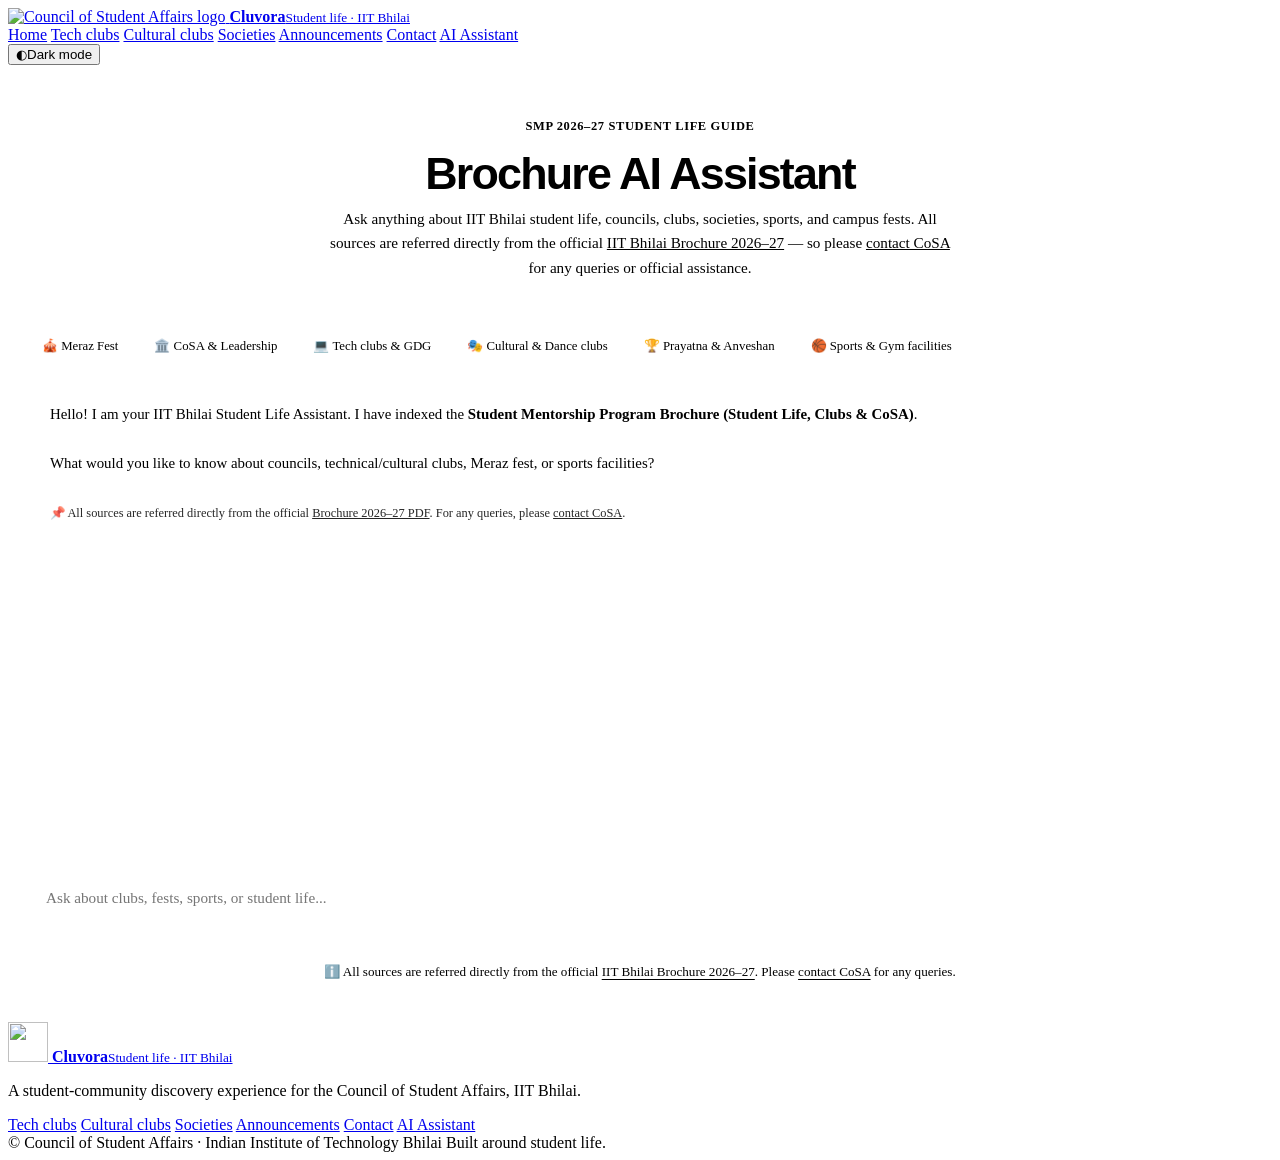
==== Chatbot/chatbot.html @ 1056d994 "backend: Chatbot added" ====
<!DOCTYPE html>
<html lang="en">

<head>
  <meta charset="UTF-8">
  <meta name="viewport" content="width=device-width, initial-scale=1.0">
  <meta name="theme-color" content="#f7f5fa">
  <meta name="description" content="AI Assistant for IIT Bhilai Student Mentorship Program Brochure 2026-27">
  <link rel="icon" type="image/svg+xml" href="/assets/logos/cosa-crest.svg">
  <link rel="stylesheet" href="/style/global.css">
  <link rel="stylesheet" href="/style/chatbot.css">
  <title>Brochure Assistant | Cluvora — IIT Bhilai</title>
  <script>
    const saved_theme = localStorage.getItem("theme");
    const prefers_dark = window.matchMedia("(prefers-color-scheme: dark)").matches;
    document.documentElement.setAttribute("data-theme", saved_theme || (prefers_dark ? "dark" : "light"));
  </script>
</head>

<body>
  <div class="wrap">
    <header class="topbar">
      <a class="brand" href="/" aria-label="Cluvora home">
        <img src="/assets/logos/cosa-crest.svg" alt="Council of Student Affairs logo" width="44" height="44">
        <span><strong>Cluvora</strong><small>Student life · IIT Bhilai</small></span>
      </a>
      <div class="nav-area">
        <nav class="main-nav" aria-label="Main navigation">
          <a href="/">Home</a>
          <a href="/tech-clubs">Tech clubs</a>
          <a href="/cultural-clubs">Cultural clubs</a>
          <a href="/societies">Societies</a>
          <a href="/announcements">Announcements</a>
          <a href="/contact">Contact</a>
          <a href="/chatbot" aria-current="page">AI Assistant</a>
        </nav>
        <button class="theme-toggle" id="theme-toggle" type="button" aria-pressed="false"
          aria-label="Switch to dark theme">
          <span aria-hidden="true" id="theme-icon">◐</span><span id="theme-label">Dark mode</span>
        </button>
      </div>
    </header>
  </div>

  <main>
    <div class="chat-container-wrap">
      <div class="chat-hero">
        <span class="chat-badge">SMP 2026–27 Student Life Guide</span>
        <h1>Brochure AI Assistant</h1>
        <p>Ask anything about IIT Bhilai student life, councils, clubs, societies, sports, and campus fests. All sources
          are referred directly from the official <a href="https://polaris.iitbhilai.ac.in/pdfs/Brochure_2026-27.pdf"
            target="_blank" rel="noopener noreferrer" style="color: var(--primary); text-decoration: underline;">IIT
            Bhilai Brochure 2026–27</a> — so please <a href="/contact"
            style="color: var(--primary); text-decoration: underline;">contact CoSA</a> for any queries or official
          assistance.</p>
      </div>

      <div class="chat-card">
        <div class="chips-wrapper" id="chips-container">
          <button class="chip-btn" data-query="Tell me about Meraz fest">🎪 Meraz Fest</button>
          <button class="chip-btn" data-query="What is the Council of Student Affairs (CoSA) and who leads it?">🏛️ CoSA
            & Leadership</button>
          <button class="chip-btn" data-query="Tell me about Sci-Tech Council clubs like GDG and Epsilon">💻 Tech clubs
            & GDG</button>
          <button class="chip-btn" data-query="Tell me about Cultural Council clubs like Drishya and BeatHackers">🎭
            Cultural & Dance clubs</button>
          <button class="chip-btn" data-query="What is Prayatna and Anveshan?">🏆 Prayatna & Anveshan</button>
          <button class="chip-btn" data-query="What sports and gym facilities are available on campus?">🏀 Sports & Gym
            facilities</button>
        </div>

        <div class="chat-messages" id="chat-messages">
          <div class="chat-bubble bot">
            Hello! I am your IIT Bhilai Student Life Assistant. I have indexed the <strong>Student Mentorship Program
              Brochure (Student Life, Clubs &amp; CoSA)</strong>.
            <br><br>
            What would you like to know about councils, technical/cultural clubs, Meraz fest, or sports facilities?
            <br><br>
            <small style="opacity: 0.85; display: inline-block;">📌 All sources are referred directly from the official
              <a href="https://polaris.iitbhilai.ac.in/pdfs/Brochure_2026-27.pdf" target="_blank"
                rel="noopener noreferrer" style="color: inherit; text-decoration: underline;">Brochure 2026–27 PDF</a>.
              For any queries, please <a href="/contact" style="color: inherit; text-decoration: underline;">contact
                CoSA</a>.</small>
          </div>
        </div>

        <form class="chat-input-area" id="chat-form">
          <input type="text" id="chat-input" class="chat-input"
            placeholder="Ask about clubs, fests, sports, or student life..." autocomplete="off" required>
          <button type="submit" id="chat-send" class="chat-send-btn" title="Send message">&rarr;</button>
        </form>
      </div>

      <p class="chat-disclaimer">
        ℹ️ All sources are referred directly from the official <a
          href="https://polaris.iitbhilai.ac.in/pdfs/Brochure_2026-27.pdf" target="_blank" rel="noopener noreferrer">IIT
          Bhilai Brochure 2026–27</a>. Please <a href="/contact">contact CoSA</a> for any queries.
      </p>
    </div>
  </main>

  <footer class="site-footer">
    <div class="wrap">
      <div class="footer-top">
        <div>
          <a class="brand" href="/">
            <img src="/assets/logos/cosa-crest.svg" alt="" width="40" height="40" loading="lazy">
            <span><strong>Cluvora</strong><small>Student life · IIT Bhilai</small></span>
          </a>
          <p class="footer-note">A student-community discovery experience for the Council of Student Affairs, IIT
            Bhilai.</p>
        </div>
        <nav class="footer-links" aria-label="Footer navigation">
          <a href="/tech-clubs">Tech clubs</a>
          <a href="/cultural-clubs">Cultural clubs</a>
          <a href="/societies">Societies</a>
          <a href="/announcements">Announcements</a>
          <a href="/contact">Contact</a>
          <a href="/chatbot">AI Assistant</a>
        </nav>
      </div>
      <div class="footer-bottom">
        <span>© Council of Student Affairs · Indian Institute of Technology Bhilai</span>
        <span>Built around student life.</span>
      </div>
    </div>
  </footer>

  <script src="/js/data.js" defer></script>
  <script>
    document.addEventListener('DOMContentLoaded', () => {
      const messagesContainer = document.getElementById('chat-messages');
      const chatForm = document.getElementById('chat-form');
      const chatInput = document.getElementById('chat-input');
      const sendBtn = document.getElementById('chat-send');

      function appendMessage(sender, text, sources = []) {
        const bubble = document.createElement('div');
        bubble.className = `chat-bubble ${sender}`;

        // Simple markdown parsing for bold and bullet points
        let formatted = text
          .replace(/\*\*(.*?)\*\*/g, '<strong>$1</strong>')
          .replace(/\n\n/g, '<br><br>')
          .replace(/\n/g, '<br>');

        bubble.innerHTML = formatted;

        if (sources && sources.length > 0) {
          const sourcesDiv = document.createElement('div');
          sourcesDiv.className = 'sources-container';
          sourcesDiv.innerHTML = '<span style="color: var(--text-muted); font-weight:600;">Sources:</span> ' +
            sources.map(s => `<span class="source-pill" title="${s.title}">📄 Page ${s.page}</span>`).join(' ');
          bubble.appendChild(sourcesDiv);
        }

        messagesContainer.appendChild(bubble);
        messagesContainer.scrollTop = messagesContainer.scrollHeight;
        return bubble;
      }

      function showTypingIndicator() {
        const bubble = document.createElement('div');
        bubble.className = 'chat-bubble bot typing-indicator-bubble';
        bubble.id = 'typing-indicator';
        bubble.innerHTML = `
          <div class="typing-dots">
            <span class="typing-dot"></span>
            <span class="typing-dot"></span>
            <span class="typing-dot"></span>
          </div>
        `;
        messagesContainer.appendChild(bubble);
        messagesContainer.scrollTop = messagesContainer.scrollHeight;
      }

      function removeTypingIndicator() {
        const indicator = document.getElementById('typing-indicator');
        if (indicator) indicator.remove();
      }

      async function handleSend(query) {
        const userText = query.trim();
        if (!userText) return;

        appendMessage('user', userText);
        chatInput.value = '';
        chatInput.disabled = true;
        sendBtn.disabled = true;

        showTypingIndicator();

        try {
          const response = await fetch('/chat', {
            method: 'POST',
            headers: { 'Content-Type': 'application/json' },
            body: JSON.stringify({ message: userText })
          });

          removeTypingIndicator();

          if (!response.ok) {
            throw new Error(`Server returned error ${response.status}`);
          }

          const data = await response.json();
          appendMessage('bot', data.reply || 'No response returned.', data.sources || []);

        } catch (err) {
          removeTypingIndicator();
          console.error(err);
          appendMessage('bot', '⚠️ Sorry, there was an issue processing your question. Please ensure the Flask server is running.');
        } finally {
          chatInput.disabled = false;
          sendBtn.disabled = false;
          chatInput.focus();
        }
      }

      chatForm.addEventListener('submit', (e) => {
        e.preventDefault();
        handleSend(chatInput.value);
      });
    });
  </script>
</body>

</html>
---- style/chatbot.css ----
/* Chatbot specific styles, inherits variables from global.css */

.chat-container-wrap {
  width: min(var(--max), calc(100% - 32px));
  margin: 20px auto 40px;
  display: flex;
  flex-direction: column;
  gap: 16px;
}

.chat-hero {
  text-align: center;
  padding: 30px 16px 10px;
}

.chat-hero h1 {
  font-family: "Plus Jakarta Sans", Inter, sans-serif;
  font-size: clamp(2rem, 4vw, 2.8rem);
  margin: 10px 0 8px;
  letter-spacing: -0.04em;
}

.chat-hero p {
  color: var(--text-muted);
  max-width: 620px;
  margin: 0 auto 16px;
  font-size: 0.95rem;
  line-height: 1.6;
}

.chat-badge {
  display: inline-block;
  padding: 4px 12px;
  background: var(--surface-muted);
  color: var(--primary);
  border-radius: 999px;
  font-size: 0.78rem;
  font-weight: 700;
  letter-spacing: 0.05em;
  text-transform: uppercase;
}

.chat-card {
  background: var(--surface);
  border: 1px solid var(--border);
  border-radius: 12px;
  box-shadow: var(--shadow);
  display: flex;
  flex-direction: column;
  height: clamp(520px, 68vh, 700px);
  overflow: hidden;
}

.chat-messages {
  flex: 1;
  overflow-y: auto;
  padding: 24px;
  display: flex;
  flex-direction: column;
  gap: 18px;
}

.chat-bubble {
  max-width: 82%;
  padding: 14px 18px;
  border-radius: 12px;
  font-size: 0.93rem;
  line-height: 1.65;
  word-wrap: break-word;
  animation: fadeIn 0.2s ease-out;
}

@keyframes fadeIn {
  from { opacity: 0; transform: translateY(6px); }
  to { opacity: 1; transform: translateY(0); }
}

.chat-bubble.bot {
  align-self: flex-start;
  background: var(--surface-muted);
  color: var(--text);
  border: 1px solid var(--border);
  border-bottom-left-radius: 4px;
}

.chat-bubble.user {
  align-self: flex-end;
  background: var(--primary);
  color: #ffffff;
  border-bottom-right-radius: 4px;
}

.chat-bubble strong {
  color: inherit;
}

.sources-container {
  margin-top: 10px;
  padding-top: 8px;
  border-top: 1px dashed var(--border);
  display: flex;
  flex-wrap: wrap;
  gap: 6px;
  font-size: 0.75rem;
}

.source-pill {
  background: var(--surface);
  color: var(--primary);
  border: 1px solid var(--border);
  padding: 3px 8px;
  border-radius: 6px;
  font-weight: 600;
}

.chips-wrapper {
  padding: 10px 20px 4px;
  display: flex;
  gap: 8px;
  overflow-x: auto;
  scrollbar-width: thin;
}

.chip-btn {
  white-space: nowrap;
  background: var(--surface-muted);
  border: 1px solid var(--border);
  color: var(--text);
  border-radius: 999px;
  padding: 6px 14px;
  font-size: 0.8rem;
  font-family: inherit;
  cursor: pointer;
  transition: all 0.15s ease;
}

.chip-btn:hover {
  background: var(--primary);
  color: #ffffff;
  border-color: var(--primary);
}

.chat-input-area {
  padding: 14px 20px;
  background: var(--surface);
  border-top: 1px solid var(--border);
  display: flex;
  gap: 10px;
  align-items: center;
}

.chat-input {
  flex: 1;
  padding: 12px 18px;
  font-family: inherit;
  font-size: 0.95rem;
  color: var(--text);
  background: var(--background);
  border: 1px solid var(--border);
  border-radius: 999px;
  outline: none;
  transition: border-color 0.2s ease, box-shadow 0.2s ease;
}

.chat-input:focus {
  border-color: var(--primary);
  box-shadow: 0 0 0 3px color-mix(in srgb, var(--primary) 15%, transparent);
}

.chat-send-btn {
  display: inline-flex;
  align-items: center;
  justify-content: center;
  width: 44px;
  height: 44px;
  border-radius: 50%;
  border: none;
  background: var(--primary);
  color: #ffffff;
  font-size: 1.1rem;
  cursor: pointer;
  transition: transform 0.15s ease, opacity 0.15s ease;
}

.chat-send-btn:hover {
  transform: scale(1.05);
}

.chat-send-btn:disabled {
  opacity: 0.5;
  cursor: not-allowed;
  transform: none;
}

/* Typing indicator */
.typing-dots {
  display: inline-flex;
  gap: 4px;
  align-items: center;
  padding: 4px 8px;
}

.typing-dot {
  width: 6px;
  height: 6px;
  background: var(--text-muted);
  border-radius: 50%;
  animation: typingBounce 1.2s infinite ease-in-out;
}

.typing-dot:nth-child(2) { animation-delay: 0.2s; }
.typing-dot:nth-child(3) { animation-delay: 0.4s; }

@keyframes typingBounce {
  0%, 80%, 100% { transform: translateY(0); }
  40% { transform: translateY(-6px); }
}

/* Chat source disclaimer */
.chat-disclaimer {
  text-align: center;
  font-size: 0.82rem;
  color: var(--text-muted);
  margin: 12px auto 0;
  max-width: 650px;
  line-height: 1.5;
}

.chat-disclaimer a {
  color: var(--primary);
  text-decoration: underline;
  text-underline-offset: 3px;
}

.chat-disclaimer a:hover {
  opacity: 0.8;
}
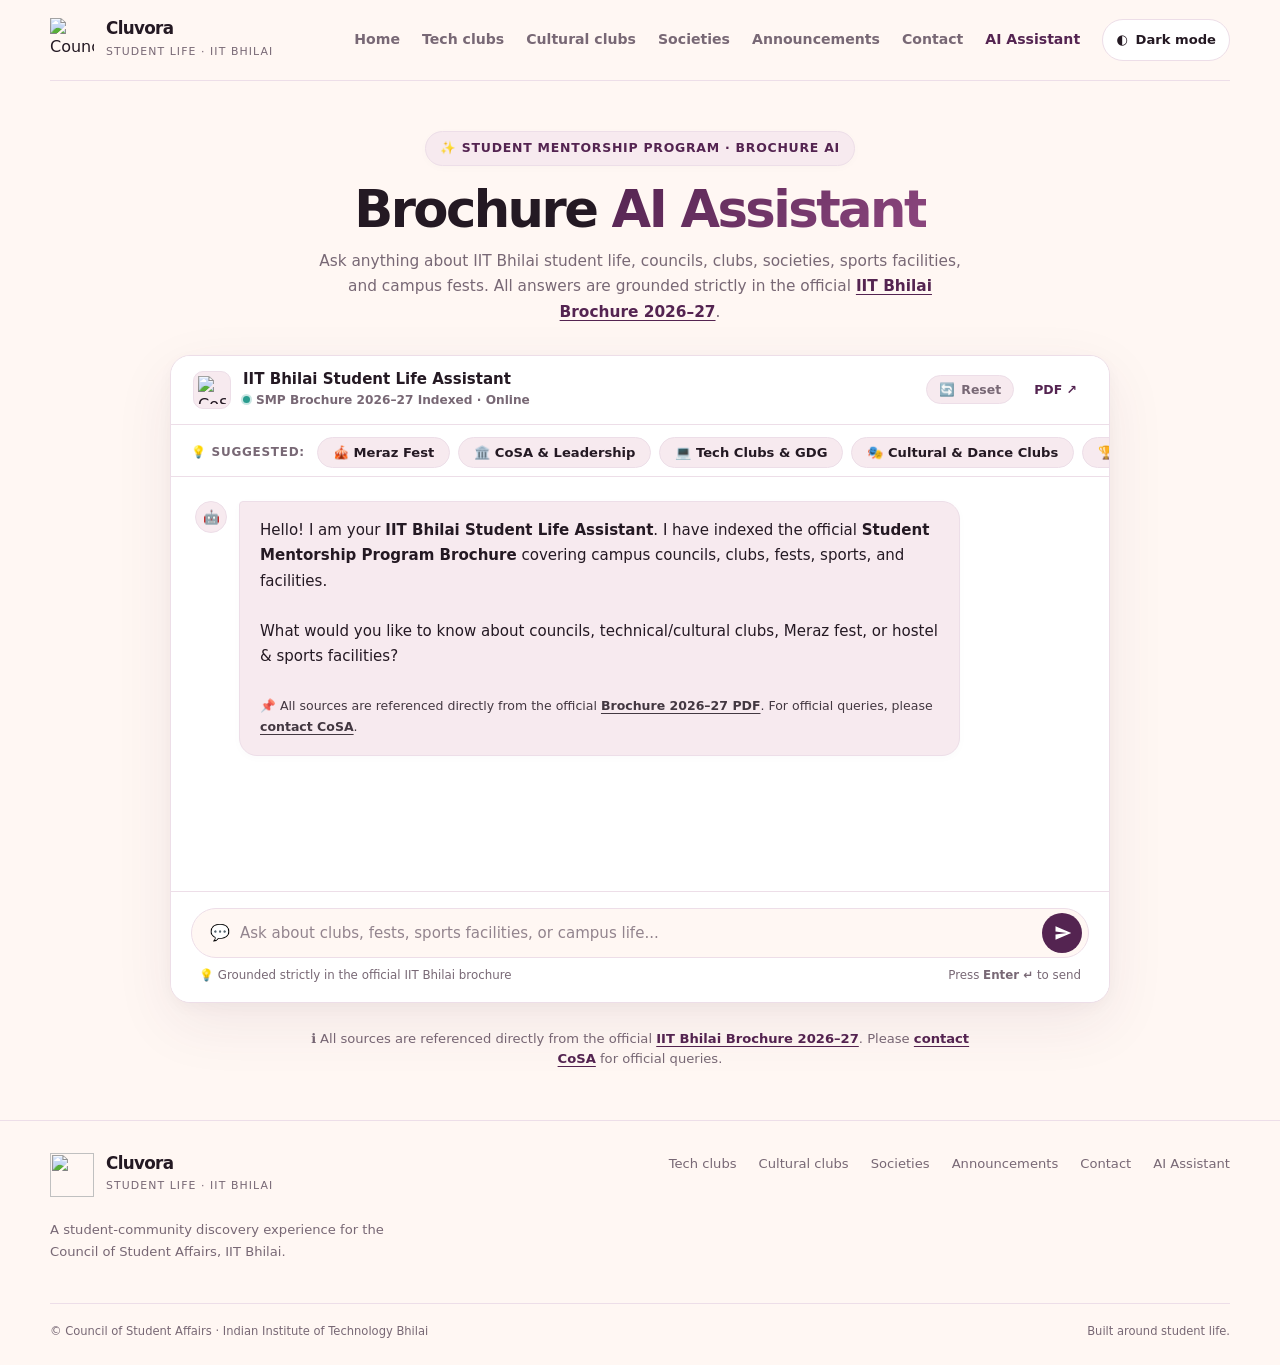
==== commit e4cab432: "announcements added" ====
--- a/Chatbot/chatbot.html
+++ b/Chatbot/chatbot.html
@@ -45,56 +45,78 @@
   <main>
     <div class="chat-container-wrap">
       <div class="chat-hero">
-        <span class="chat-badge">SMP 2026–27 Student Life Guide</span>
-        <h1>Brochure AI Assistant</h1>
-        <p>Ask anything about IIT Bhilai student life, councils, clubs, societies, sports, and campus fests. All sources
-          are referred directly from the official <a href="https://polaris.iitbhilai.ac.in/pdfs/Brochure_2026-27.pdf"
-            target="_blank" rel="noopener noreferrer" style="color: var(--primary); text-decoration: underline;">IIT
-            Bhilai Brochure 2026–27</a> — so please <a href="/contact"
-            style="color: var(--primary); text-decoration: underline;">contact CoSA</a> for any queries or official
-          assistance.</p>
+        <span class="chat-badge">✨ Student Mentorship Program · Brochure AI</span>
+        <h1>Brochure <span class="gradient-text">AI Assistant</span></h1>
+        <p>Ask anything about IIT Bhilai student life, councils, clubs, societies, sports facilities, and campus fests. All answers are grounded strictly in the official <a href="https://polaris.iitbhilai.ac.in/pdfs/Brochure_2026-27.pdf" target="_blank" rel="noopener noreferrer">IIT Bhilai Brochure 2026–27</a>.</p>
       </div>
 
       <div class="chat-card">
+        <div class="chat-header-bar">
+          <div class="chat-bot-identity">
+            <div class="bot-avatar-crest">
+              <img src="/assets/logos/cosa-crest.svg" alt="CoSA Crest" width="28" height="28">
+            </div>
+            <div class="bot-status-text">
+              <span class="bot-name">IIT Bhilai Student Life Assistant</span>
+              <span class="bot-status-indicator">
+                <span class="status-dot"></span>
+                <span>SMP Brochure 2026–27 Indexed · Online</span>
+              </span>
+            </div>
+          </div>
+          <div class="chat-header-actions">
+            <button class="clear-chat-btn" id="clear-chat-btn" type="button" title="Reset conversation">
+              <span>🔄</span> Reset
+            </button>
+            <a href="https://polaris.iitbhilai.ac.in/pdfs/Brochure_2026-27.pdf" target="_blank" rel="noopener noreferrer" class="brochure-pdf-btn">
+              PDF ↗
+            </a>
+          </div>
+        </div>
+
         <div class="chips-wrapper" id="chips-container">
+          <span class="chips-label">💡 Suggested:</span>
           <button class="chip-btn" data-query="Tell me about Meraz fest">🎪 Meraz Fest</button>
-          <button class="chip-btn" data-query="What is the Council of Student Affairs (CoSA) and who leads it?">🏛️ CoSA
-            & Leadership</button>
-          <button class="chip-btn" data-query="Tell me about Sci-Tech Council clubs like GDG and Epsilon">💻 Tech clubs
-            & GDG</button>
-          <button class="chip-btn" data-query="Tell me about Cultural Council clubs like Drishya and BeatHackers">🎭
-            Cultural & Dance clubs</button>
-          <button class="chip-btn" data-query="What is Prayatna and Anveshan?">🏆 Prayatna & Anveshan</button>
-          <button class="chip-btn" data-query="What sports and gym facilities are available on campus?">🏀 Sports & Gym
-            facilities</button>
+          <button class="chip-btn" data-query="What is the Council of Student Affairs (CoSA) and who leads it?">🏛️ CoSA &amp; Leadership</button>
+          <button class="chip-btn" data-query="Tell me about Sci-Tech Council clubs like GDG and Epsilon">💻 Tech Clubs &amp; GDG</button>
+          <button class="chip-btn" data-query="Tell me about Cultural Council clubs like Drishya and BeatHackers">🎭 Cultural &amp; Dance Clubs</button>
+          <button class="chip-btn" data-query="What is Prayatna and Anveshan?">🏆 Prayatna &amp; Anveshan</button>
+          <button class="chip-btn" data-query="What sports and gym facilities are available on campus?">🏀 Sports &amp; Gym Facilities</button>
         </div>
 
         <div class="chat-messages" id="chat-messages">
-          <div class="chat-bubble bot">
-            Hello! I am your IIT Bhilai Student Life Assistant. I have indexed the <strong>Student Mentorship Program
-              Brochure (Student Life, Clubs &amp; CoSA)</strong>.
-            <br><br>
-            What would you like to know about councils, technical/cultural clubs, Meraz fest, or sports facilities?
-            <br><br>
-            <small style="opacity: 0.85; display: inline-block;">📌 All sources are referred directly from the official
-              <a href="https://polaris.iitbhilai.ac.in/pdfs/Brochure_2026-27.pdf" target="_blank"
-                rel="noopener noreferrer" style="color: inherit; text-decoration: underline;">Brochure 2026–27 PDF</a>.
-              For any queries, please <a href="/contact" style="color: inherit; text-decoration: underline;">contact
-                CoSA</a>.</small>
+          <div class="message-row bot">
+            <div class="msg-avatar bot">🤖</div>
+            <div class="chat-bubble">
+              Hello! I am your <strong>IIT Bhilai Student Life Assistant</strong>. I have indexed the official <strong>Student Mentorship Program Brochure</strong> covering campus councils, clubs, fests, sports, and facilities.
+              <br><br>
+              What would you like to know about councils, technical/cultural clubs, Meraz fest, or hostel &amp; sports facilities?
+              <br><br>
+              <small style="opacity: 0.85; display: inline-block;">📌 All sources are referenced directly from the official <a href="https://polaris.iitbhilai.ac.in/pdfs/Brochure_2026-27.pdf" target="_blank" rel="noopener noreferrer" style="color: inherit; text-decoration: underline;">Brochure 2026–27 PDF</a>. For official queries, please <a href="/contact" style="color: inherit; text-decoration: underline;">contact CoSA</a>.</small>
+            </div>
           </div>
         </div>
 
         <form class="chat-input-area" id="chat-form">
-          <input type="text" id="chat-input" class="chat-input"
-            placeholder="Ask about clubs, fests, sports, or student life..." autocomplete="off" required>
-          <button type="submit" id="chat-send" class="chat-send-btn" title="Send message">&rarr;</button>
+          <div class="input-box-wrapper">
+            <span class="input-icon">💬</span>
+            <input type="text" id="chat-input" class="chat-input"
+              placeholder="Ask about clubs, fests, sports facilities, or campus life..." autocomplete="off" required>
+            <button type="submit" id="chat-send" class="chat-send-btn" title="Send message" aria-label="Send message">
+              <svg viewBox="0 0 24 24"><path d="M2.01 21L23 12 2.01 3 2 10l15 2-15 2z"/></svg>
+            </button>
+          </div>
+          <div class="input-hints-bar">
+            <span>💡 Grounded strictly in the official IIT Bhilai brochure</span>
+            <span>Press <strong>Enter ↵</strong> to send</span>
+          </div>
         </form>
       </div>
 
       <p class="chat-disclaimer">
-        ℹ️ All sources are referred directly from the official <a
+        ℹ️ All sources are referenced directly from the official <a
           href="https://polaris.iitbhilai.ac.in/pdfs/Brochure_2026-27.pdf" target="_blank" rel="noopener noreferrer">IIT
-          Bhilai Brochure 2026–27</a>. Please <a href="/contact">contact CoSA</a> for any queries.
+          Bhilai Brochure 2026–27</a>. Please <a href="/contact">contact CoSA</a> for official queries.
       </p>
     </div>
   </main>
@@ -133,44 +155,100 @@
       const chatForm = document.getElementById('chat-form');
       const chatInput = document.getElementById('chat-input');
       const sendBtn = document.getElementById('chat-send');
+      const clearBtn = document.getElementById('clear-chat-btn');
+
+      function escapeHtml(str) {
+        if (!str) return '';
+        return String(str)
+          .replace(/&/g, '&amp;')
+          .replace(/</g, '&lt;')
+          .replace(/>/g, '&gt;')
+          .replace(/"/g, '&quot;')
+          .replace(/'/g, '&#039;');
+      }
+
+      function formatMarkdown(text) {
+        if (!text) return '';
+        let html = text.replace(/`([^`]+)`/g, '<code>$1</code>');
+        html = html.replace(/\*\*(.*?)\*\*/g, '<strong>$1</strong>');
+        html = html.replace(/\*([^*]+)\*/g, '<em>$1</em>');
+
+        const lines = html.split('\n');
+        let inList = false;
+        const processed = [];
+
+        for (let line of lines) {
+          const trimmed = line.trim();
+          if (trimmed.startsWith('- ') || trimmed.startsWith('• ') || (trimmed.startsWith('* ') && !trimmed.endsWith('*'))) {
+            if (!inList) {
+              processed.push('<ul>');
+              inList = true;
+            }
+            processed.push(`<li>${trimmed.substring(2)}</li>`);
+          } else {
+            if (inList) {
+              processed.push('</ul>');
+              inList = false;
+            }
+            processed.push(line);
+          }
+        }
+        if (inList) processed.push('</ul>');
+
+        return processed.join('\n')
+          .replace(/\n\n+/g, '<br><br>')
+          .replace(/\n/g, '<br>');
+      }
 
       function appendMessage(sender, text, sources = []) {
+        const row = document.createElement('div');
+        row.className = `message-row ${sender}`;
+
+        const avatar = document.createElement('div');
+        avatar.className = `msg-avatar ${sender}`;
+        avatar.textContent = sender === 'bot' ? '🤖' : '👤';
+
         const bubble = document.createElement('div');
-        bubble.className = `chat-bubble ${sender}`;
-
-        // Simple markdown parsing for bold and bullet points
-        let formatted = text
-          .replace(/\*\*(.*?)\*\*/g, '<strong>$1</strong>')
-          .replace(/\n\n/g, '<br><br>')
-          .replace(/\n/g, '<br>');
-
-        bubble.innerHTML = formatted;
+        bubble.className = 'chat-bubble';
+        bubble.innerHTML = formatMarkdown(text);
 
         if (sources && sources.length > 0) {
           const sourcesDiv = document.createElement('div');
           sourcesDiv.className = 'sources-container';
-          sourcesDiv.innerHTML = '<span style="color: var(--text-muted); font-weight:600;">Sources:</span> ' +
-            sources.map(s => `<span class="source-pill" title="${s.title}">📄 Page ${s.page}</span>`).join(' ');
+          sourcesDiv.innerHTML = `
+            <div class="sources-heading">📄 Referenced Brochure Sections:</div>
+            <div class="sources-list">
+              ${sources.map(s => `
+                <span class="source-pill" title="${escapeHtml(s.title || 'Page ' + s.page)}">
+                  📑 Page ${s.page}${s.title ? ' · ' + escapeHtml(s.title) : ''}
+                </span>
+              `).join('')}
+            </div>
+          `;
           bubble.appendChild(sourcesDiv);
         }
 
-        messagesContainer.appendChild(bubble);
+        row.appendChild(avatar);
+        row.appendChild(bubble);
+        messagesContainer.appendChild(row);
         messagesContainer.scrollTop = messagesContainer.scrollHeight;
-        return bubble;
+        return row;
       }
 
       function showTypingIndicator() {
-        const bubble = document.createElement('div');
-        bubble.className = 'chat-bubble bot typing-indicator-bubble';
-        bubble.id = 'typing-indicator';
-        bubble.innerHTML = `
-          <div class="typing-dots">
+        const row = document.createElement('div');
+        row.className = 'typing-row';
+        row.id = 'typing-indicator';
+        row.innerHTML = `
+          <div class="msg-avatar bot">🤖</div>
+          <div class="typing-bubble">
             <span class="typing-dot"></span>
             <span class="typing-dot"></span>
             <span class="typing-dot"></span>
+            <span class="typing-label">Searching brochure...</span>
           </div>
         `;
-        messagesContainer.appendChild(bubble);
+        messagesContainer.appendChild(row);
         messagesContainer.scrollTop = messagesContainer.scrollHeight;
       }
 
@@ -221,6 +299,30 @@
         e.preventDefault();
         handleSend(chatInput.value);
       });
+
+      document.querySelectorAll('.chip-btn').forEach(btn => {
+        btn.addEventListener('click', () => {
+          const query = btn.getAttribute('data-query');
+          if (query) {
+            handleSend(query);
+          }
+        });
+      });
+
+      if (clearBtn) {
+        clearBtn.addEventListener('click', () => {
+          messagesContainer.innerHTML = `
+            <div class="message-row bot">
+              <div class="msg-avatar bot">🤖</div>
+              <div class="chat-bubble">
+                Conversation reset. Hello! I am your <strong>IIT Bhilai Student Life Assistant</strong>.
+                <br><br>
+                What would you like to know about councils, technical/cultural clubs, Meraz fest, or hostel &amp; sports facilities?
+              </div>
+            </div>
+          `;
+        });
+      }
     });
   </script>
 </body>
--- a/style/global.css
+++ b/style/global.css
@@ -0,0 +1,311 @@
+:root {
+  --primary: #542451;
+  --primary-soft: #8d477f;
+  --background: #fff7f3;
+  --surface: #ffffff;
+  --surface-muted: #f7eaeF;
+  --text: #241923;
+  --text-muted: #786875;
+  --border: #eddee8;
+  --accent: #ff987f;
+  --shadow: 0 18px 50px rgba(84, 36, 81, .10);
+  --max: 1180px;
+}
+
+[data-theme="dark"] {
+  --primary: #d49ac8;
+  --primary-soft: #e0afd6;
+  --background: #19121a;
+  --surface: #251c27;
+  --surface-muted: #342638;
+  --text: #fff4fb;
+  --text-muted: #c4afc1;
+  --border: #493849;
+  --accent: #ff987f;
+  --shadow: 0 18px 50px rgba(0, 0, 0, .25);
+}
+
+body {
+  margin: 0;
+  background: var(--background);
+  color: var(--text);
+  font-family: Inter, ui-sans-serif, system-ui, -apple-system, BlinkMacSystemFont, "Segoe UI", sans-serif;
+  min-height: 100vh;
+  line-height: 1.65;
+}
+
+*,
+*::before,
+*::after {
+  box-sizing: border-box;
+}
+
+a {
+  color: inherit;
+}
+
+a:hover {
+  text-shadow: none;
+}
+
+nav {
+  max-width: none;
+  margin: 0;
+  padding: 0;
+  display: flex;
+  align-items: center;
+  justify-content: initial;
+  flex-wrap: wrap;
+  gap: 0;
+}
+
+.topbar {
+  position: relative;
+  top: auto;
+  background: transparent;
+  backdrop-filter: none;
+  -webkit-backdrop-filter: none;
+  box-shadow: none;
+}
+
+.site-footer {
+  position: relative;
+  background: transparent;
+  text-align: left;
+  padding: 32px 0 24px;
+}
+
+.site-footer::before {
+  display: none;
+}
+
+a:focus-visible,
+button:focus-visible {
+  outline: 3px solid var(--primary-soft);
+  outline-offset: 4px;
+  border-radius: 8px;
+}
+
+.wrap {
+  width: min(var(--max), calc(100% - 48px));
+  margin-inline: auto;
+}
+
+.topbar {
+  position: relative;
+  z-index: 2;
+  display: flex;
+  align-items: center;
+  justify-content: space-between;
+  gap: 24px;
+  padding: 18px 0;
+  border-bottom: 1px solid var(--border);
+}
+
+.brand {
+  display: inline-flex;
+  align-items: center;
+  gap: 12px;
+  text-decoration: none;
+}
+
+.brand img {
+  width: 44px;
+  height: 44px;
+  object-fit: contain;
+}
+
+.brand strong {
+  display: block;
+  font-size: 1.05rem;
+  letter-spacing: -.04em;
+  line-height: 1.15;
+}
+
+.brand small {
+  display: block;
+  color: var(--text-muted);
+  font-size: .68rem;
+  letter-spacing: .1em;
+  text-transform: uppercase;
+  margin-top: 4px;
+}
+
+.nav-area {
+  display: flex;
+  align-items: center;
+  gap: 22px;
+}
+
+.main-nav {
+  display: flex;
+  align-items: center;
+  flex-wrap: wrap;
+  gap: 22px;
+}
+
+.main-nav a {
+  color: var(--text-muted);
+  font-size: .88rem;
+  font-weight: 600;
+  text-decoration: none;
+  transition: color .2s ease;
+}
+
+.main-nav a:hover,
+.main-nav a[aria-current="page"] {
+  color: var(--primary);
+}
+
+.theme-toggle {
+  display: inline-flex;
+  align-items: center;
+  justify-content: center;
+  gap: 8px;
+  min-height: 42px;
+  padding: 0 13px;
+  border: 1px solid var(--border);
+  border-radius: 999px;
+  color: var(--text);
+  background: var(--surface);
+  font: inherit;
+  font-size: .82rem;
+  font-weight: 650;
+  cursor: pointer;
+}
+
+.theme-toggle:hover {
+  border-color: var(--primary-soft);
+}
+
+.site-footer {
+  padding: 32px 0 24px;
+  border-top: 1px solid var(--border);
+}
+
+.footer-top {
+  display: flex;
+  justify-content: space-between;
+  align-items: start;
+  gap: 28px;
+}
+
+.footer-note {
+  max-width: 340px;
+  margin-top: 14px;
+  color: var(--text-muted);
+  font-size: .82rem;
+}
+
+.footer-links {
+  display: flex;
+  flex-wrap: wrap;
+  gap: 16px 22px;
+}
+
+.footer-links a {
+  color: var(--text-muted);
+  font-size: .82rem;
+  text-decoration: none;
+}
+
+.footer-links a:hover {
+  color: var(--primary);
+}
+
+.footer-bottom {
+  display: flex;
+  justify-content: space-between;
+  gap: 18px;
+  margin-top: 28px;
+  padding-top: 18px;
+  border-top: 1px solid var(--border);
+  color: var(--text-muted);
+  font-size: .72rem;
+}
+
+.sr-only {
+  position: absolute;
+  width: 1px;
+  height: 1px;
+  padding: 0;
+  margin: -1px;
+  overflow: hidden;
+  clip: rect(0, 0, 0, 0);
+  white-space: nowrap;
+  border: 0;
+}
+
+@media (max-width: 720px) {
+
+  .footer-top,
+  .footer-bottom {
+    flex-direction: column;
+  }
+}
+
+.eyebrow {
+  display: inline-flex;
+  align-items: center;
+  gap: 10px;
+  color: var(--primary);
+  font-size: .72rem;
+  font-weight: 750;
+  letter-spacing: .16em;
+  text-transform: uppercase;
+}
+
+.hero-copy {
+  max-width: 590px;
+  color: var(--text-muted);
+  font-size: clamp(1rem, 1.35vw, 1.14rem);
+  line-height: 1.8;
+}
+
+.hero-actions {
+  display: flex;
+  flex-wrap: wrap;
+  gap: 12px;
+  margin-top: 30px;
+}
+
+.button {
+  display: inline-flex;
+  align-items: center;
+  justify-content: center;
+  gap: 12px;
+  min-height: 50px;
+  padding: 0 20px;
+  border: 1px solid var(--primary);
+  border-radius: 6px;
+  background: var(--primary);
+  color: #fff;
+  font-size: .9rem;
+  font-weight: 700;
+  text-decoration: none;
+  transition: transform .2s ease, background .2s ease, border-color .2s ease;
+}
+
+.button:hover {
+  transform: translateY(-2px);
+  background: #42166f;
+}
+
+[data-theme="dark"] .button {
+  color: #21152e;
+}
+
+[data-theme="dark"] .button:hover {
+  background: #c9a9ee;
+}
+
+.button.secondary {
+  color: var(--text);
+  background: transparent;
+  border-color: var(--border);
+}
+
+.button.secondary:hover {
+  border-color: var(--primary-soft);
+  background: var(--surface);
+}
--- a/style/chatbot.css
+++ b/style/chatbot.css
@@ -1,54 +1,259 @@
-/* Chatbot specific styles, inherits variables from global.css */
-
 .chat-container-wrap {
-  width: min(var(--max), calc(100% - 32px));
-  margin: 20px auto 40px;
+  width: min(940px, calc(100% - 32px));
+  margin: 16px auto 50px;
   display: flex;
   flex-direction: column;
-  gap: 16px;
+  gap: 20px;
 }
 
 .chat-hero {
   text-align: center;
-  padding: 30px 16px 10px;
-}
-
-.chat-hero h1 {
-  font-family: "Plus Jakarta Sans", Inter, sans-serif;
-  font-size: clamp(2rem, 4vw, 2.8rem);
-  margin: 10px 0 8px;
-  letter-spacing: -0.04em;
-}
-
-.chat-hero p {
-  color: var(--text-muted);
-  max-width: 620px;
-  margin: 0 auto 16px;
-  font-size: 0.95rem;
-  line-height: 1.6;
+  padding: 34px 20px 10px;
+  position: relative;
 }
 
 .chat-badge {
-  display: inline-block;
-  padding: 4px 12px;
+  display: inline-flex;
+  align-items: center;
+  gap: 6px;
+  padding: 6px 14px;
   background: var(--surface-muted);
   color: var(--primary);
+  border: 1px solid var(--border);
   border-radius: 999px;
   font-size: 0.78rem;
-  font-weight: 700;
-  letter-spacing: 0.05em;
+  font-weight: 780;
+  letter-spacing: 0.06em;
   text-transform: uppercase;
+  margin-bottom: 8px;
+  box-shadow: 0 2px 8px rgba(0, 0, 0, 0.02);
+}
+
+.chat-hero h1 {
+  font-family: "Plus Jakarta Sans", Inter, ui-sans-serif, system-ui, sans-serif;
+  font-size: clamp(2.2rem, 4.4vw, 3.2rem);
+  font-weight: 800;
+  margin: 8px 0 12px;
+  letter-spacing: -0.05em;
+  line-height: 1.08;
+  color: var(--text);
+}
+
+.chat-hero h1 span.gradient-text {
+  background: linear-gradient(135deg, var(--primary) 0%, var(--primary-soft) 100%);
+  -webkit-background-clip: text;
+  -webkit-text-fill-color: transparent;
+}
+
+.chat-hero p {
+  color: var(--text-muted);
+  max-width: 660px;
+  margin: 0 auto;
+  font-size: 0.96rem;
+  line-height: 1.65;
+}
+
+.chat-hero p a {
+  color: var(--primary);
+  font-weight: 600;
+  text-decoration: underline;
+  text-underline-offset: 3px;
+  transition: opacity 0.15s ease;
+}
+
+.chat-hero p a:hover {
+  opacity: 0.8;
 }
 
 .chat-card {
   background: var(--surface);
   border: 1px solid var(--border);
-  border-radius: 12px;
-  box-shadow: var(--shadow);
+  border-radius: 20px;
+  box-shadow: 0 20px 60px rgba(84, 36, 81, 0.08), 0 4px 16px rgba(0, 0, 0, 0.03);
   display: flex;
   flex-direction: column;
-  height: clamp(520px, 68vh, 700px);
+  height: clamp(560px, 72vh, 760px);
   overflow: hidden;
+  position: relative;
+}
+
+[data-theme="dark"] .chat-card {
+  box-shadow: 0 20px 60px rgba(0, 0, 0, 0.4);
+}
+
+.chat-header-bar {
+  display: flex;
+  align-items: center;
+  justify-content: space-between;
+  padding: 14px 22px;
+  background: var(--surface);
+  border-bottom: 1px solid var(--border);
+  z-index: 2;
+}
+
+.chat-bot-identity {
+  display: flex;
+  align-items: center;
+  gap: 12px;
+}
+
+.bot-avatar-crest {
+  width: 38px;
+  height: 38px;
+  border-radius: 10px;
+  background: var(--surface-muted);
+  border: 1px solid var(--border);
+  display: flex;
+  align-items: center;
+  justify-content: center;
+  padding: 4px;
+}
+
+.bot-avatar-crest img {
+  width: 100%;
+  height: 100%;
+  object-fit: contain;
+}
+
+.bot-status-text {
+  display: flex;
+  flex-direction: column;
+}
+
+.bot-name {
+  font-weight: 780;
+  font-size: 0.94rem;
+  color: var(--text);
+  line-height: 1.2;
+}
+
+.bot-status-indicator {
+  display: flex;
+  align-items: center;
+  gap: 6px;
+  font-size: 0.76rem;
+  color: var(--text-muted);
+  font-weight: 600;
+  margin-top: 2px;
+}
+
+.status-dot {
+  width: 7px;
+  height: 7px;
+  background: #2a9d8f;
+  border-radius: 50%;
+  display: inline-block;
+  box-shadow: 0 0 0 2px rgba(42, 157, 143, 0.25);
+  animation: pulseDot 2s infinite ease-in-out;
+}
+
+@keyframes pulseDot {
+  0%, 100% { transform: scale(1); opacity: 1; }
+  50% { transform: scale(1.2); opacity: 0.7; }
+}
+
+.chat-header-actions {
+  display: flex;
+  align-items: center;
+  gap: 10px;
+}
+
+.clear-chat-btn {
+  display: inline-flex;
+  align-items: center;
+  gap: 6px;
+  background: var(--surface-muted);
+  border: 1px solid var(--border);
+  color: var(--text-muted);
+  padding: 6px 12px;
+  border-radius: 999px;
+  font-size: 0.78rem;
+  font-weight: 600;
+  cursor: pointer;
+  font-family: inherit;
+  transition: all 0.15s ease;
+}
+
+.clear-chat-btn:hover {
+  background: var(--border);
+  color: var(--text);
+}
+
+.brochure-pdf-btn {
+  display: inline-flex;
+  align-items: center;
+  gap: 4px;
+  font-size: 0.78rem;
+  font-weight: 600;
+  color: var(--primary);
+  text-decoration: none;
+  padding: 6px 10px;
+  border-radius: 999px;
+  transition: background-color 0.15s ease;
+}
+
+.brochure-pdf-btn:hover {
+  background: var(--surface-muted);
+  text-decoration: underline;
+  text-underline-offset: 3px;
+}
+
+.chips-wrapper {
+  padding: 12px 20px 8px;
+  display: flex;
+  align-items: center;
+  gap: 8px;
+  overflow-x: auto;
+  white-space: nowrap;
+  background: var(--surface);
+  border-bottom: 1px solid var(--border);
+  scrollbar-width: none;
+  -ms-overflow-style: none;
+}
+
+.chips-wrapper::-webkit-scrollbar {
+  display: none;
+}
+
+.chips-label {
+  font-size: 0.75rem;
+  font-weight: 750;
+  text-transform: uppercase;
+  letter-spacing: 0.06em;
+  color: var(--text-muted);
+  margin-right: 4px;
+  display: flex;
+  align-items: center;
+  gap: 4px;
+}
+
+.chip-btn {
+  white-space: nowrap;
+  background: var(--surface-muted);
+  border: 1px solid var(--border);
+  color: var(--text);
+  border-radius: 999px;
+  padding: 7px 15px;
+  font-size: 0.82rem;
+  font-weight: 600;
+  font-family: inherit;
+  cursor: pointer;
+  display: inline-flex;
+  align-items: center;
+  gap: 6px;
+  transition: all 0.18s cubic-bezier(0.16, 1, 0.3, 1);
+}
+
+.chip-btn:hover {
+  background: var(--primary);
+  color: #ffffff;
+  border-color: var(--primary);
+  transform: translateY(-2px);
+  box-shadow: 0 4px 14px rgba(84, 36, 81, 0.16);
+}
+
+.chip-btn:active {
+  transform: translateY(0);
 }
 
 .chat-messages {
@@ -57,181 +262,382 @@
   padding: 24px;
   display: flex;
   flex-direction: column;
-  gap: 18px;
-}
-
-.chat-bubble {
-  max-width: 82%;
-  padding: 14px 18px;
-  border-radius: 12px;
-  font-size: 0.93rem;
-  line-height: 1.65;
-  word-wrap: break-word;
-  animation: fadeIn 0.2s ease-out;
-}
-
-@keyframes fadeIn {
-  from { opacity: 0; transform: translateY(6px); }
-  to { opacity: 1; transform: translateY(0); }
-}
-
-.chat-bubble.bot {
+  gap: 20px;
+  scroll-behavior: smooth;
+}
+
+.chat-messages::-webkit-scrollbar {
+  width: 6px;
+}
+
+.chat-messages::-webkit-scrollbar-track {
+  background: transparent;
+}
+
+.chat-messages::-webkit-scrollbar-thumb {
+  background: var(--border);
+  border-radius: 999px;
+}
+
+.message-row {
+  display: flex;
+  align-items: flex-start;
+  gap: 12px;
+  max-width: 86%;
+  animation: messageSlideIn 0.25s cubic-bezier(0.16, 1, 0.3, 1);
+}
+
+.message-row.user {
+  align-self: flex-end;
+  flex-direction: row-reverse;
+}
+
+.message-row.bot {
   align-self: flex-start;
-  background: var(--surface-muted);
-  color: var(--text);
-  border: 1px solid var(--border);
-  border-bottom-left-radius: 4px;
-}
-
-.chat-bubble.user {
-  align-self: flex-end;
+}
+
+@keyframes messageSlideIn {
+  from {
+    opacity: 0;
+    transform: translateY(8px);
+  }
+  to {
+    opacity: 1;
+    transform: translateY(0);
+  }
+}
+
+.msg-avatar {
+  width: 32px;
+  height: 32px;
+  border-radius: 50%;
+  display: grid;
+  place-items: center;
+  flex-shrink: 0;
+  font-size: 0.85rem;
+  font-weight: 700;
+  border: 1px solid var(--border);
+}
+
+.msg-avatar.bot {
+  background: var(--surface-muted);
+  color: var(--primary);
+}
+
+.msg-avatar.user {
   background: var(--primary);
   color: #ffffff;
-  border-bottom-right-radius: 4px;
+}
+
+.chat-bubble {
+  padding: 16px 20px;
+  border-radius: 18px;
+  font-size: 0.94rem;
+  line-height: 1.68;
+  word-wrap: break-word;
+  position: relative;
+}
+
+.message-row.bot .chat-bubble {
+  background: var(--surface-muted);
+  color: var(--text);
+  border: 1px solid var(--border);
+  border-top-left-radius: 4px;
+  box-shadow: 0 2px 10px rgba(0, 0, 0, 0.02);
+}
+
+.message-row.user .chat-bubble {
+  background: linear-gradient(135deg, var(--primary) 0%, var(--primary-soft) 100%);
+  color: #ffffff;
+  border-top-right-radius: 4px;
+  box-shadow: 0 4px 16px rgba(84, 36, 81, 0.2);
+}
+
+.chat-bubble p {
+  margin: 0 0 10px;
+}
+
+.chat-bubble p:last-child {
+  margin-bottom: 0;
 }
 
 .chat-bubble strong {
+  font-weight: 700;
   color: inherit;
 }
 
+.chat-bubble ul,
+.chat-bubble ol {
+  margin: 8px 0 10px 20px;
+  padding: 0;
+}
+
+.chat-bubble li {
+  margin-bottom: 4px;
+}
+
+.chat-bubble a {
+  color: inherit;
+  font-weight: 600;
+  text-decoration: underline;
+  text-underline-offset: 3px;
+}
+
+.message-row.bot .chat-bubble a {
+  color: var(--primary);
+}
+
+.chat-bubble code {
+  font-family: ui-monospace, SFMono-Regular, Menlo, monospace;
+  font-size: 0.86em;
+  padding: 2px 6px;
+  border-radius: 5px;
+  background: rgba(0, 0, 0, 0.06);
+}
+
+[data-theme="dark"] .chat-bubble code {
+  background: rgba(255, 255, 255, 0.1);
+}
+
 .sources-container {
-  margin-top: 10px;
-  padding-top: 8px;
-  border-top: 1px dashed var(--border);
+  margin-top: 14px;
+  padding-top: 12px;
+  border-top: 1px solid var(--border);
+  display: flex;
+  flex-direction: column;
+  gap: 8px;
+}
+
+.sources-heading {
+  font-size: 0.74rem;
+  font-weight: 780;
+  text-transform: uppercase;
+  letter-spacing: 0.06em;
+  color: var(--text-muted);
+  display: flex;
+  align-items: center;
+  gap: 4px;
+}
+
+.sources-list {
   display: flex;
   flex-wrap: wrap;
   gap: 6px;
-  font-size: 0.75rem;
 }
 
 .source-pill {
+  display: inline-flex;
+  align-items: center;
+  gap: 5px;
   background: var(--surface);
   color: var(--primary);
   border: 1px solid var(--border);
-  padding: 3px 8px;
-  border-radius: 6px;
-  font-weight: 600;
-}
-
-.chips-wrapper {
-  padding: 10px 20px 4px;
-  display: flex;
-  gap: 8px;
-  overflow-x: auto;
-  scrollbar-width: thin;
-}
-
-.chip-btn {
-  white-space: nowrap;
-  background: var(--surface-muted);
-  border: 1px solid var(--border);
-  color: var(--text);
-  border-radius: 999px;
-  padding: 6px 14px;
-  font-size: 0.8rem;
-  font-family: inherit;
-  cursor: pointer;
-  transition: all 0.15s ease;
-}
-
-.chip-btn:hover {
-  background: var(--primary);
-  color: #ffffff;
+  padding: 4px 10px;
+  border-radius: 8px;
+  font-size: 0.78rem;
+  font-weight: 650;
+  box-shadow: 0 1px 4px rgba(0, 0, 0, 0.02);
+  transition: transform 0.15s ease, border-color 0.15s ease;
+}
+
+.source-pill:hover {
+  transform: translateY(-1px);
   border-color: var(--primary);
 }
 
+.typing-row {
+  display: flex;
+  align-items: center;
+  gap: 10px;
+  align-self: flex-start;
+  animation: messageSlideIn 0.2s ease-out;
+}
+
+.typing-bubble {
+  background: var(--surface-muted);
+  border: 1px solid var(--border);
+  border-radius: 16px;
+  border-top-left-radius: 4px;
+  padding: 12px 18px;
+  display: inline-flex;
+  align-items: center;
+  gap: 6px;
+}
+
+.typing-dot {
+  width: 7px;
+  height: 7px;
+  background: var(--primary-soft);
+  border-radius: 50%;
+  animation: typingBounce 1.2s infinite ease-in-out;
+}
+
+.typing-dot:nth-child(2) {
+  animation-delay: 0.2s;
+}
+
+.typing-dot:nth-child(3) {
+  animation-delay: 0.4s;
+}
+
+@keyframes typingBounce {
+  0%, 80%, 100% {
+    transform: translateY(0);
+    opacity: 0.4;
+  }
+  40% {
+    transform: translateY(-6px);
+    opacity: 1;
+  }
+}
+
+.typing-label {
+  font-size: 0.78rem;
+  color: var(--text-muted);
+  margin-left: 4px;
+  font-weight: 500;
+}
+
 .chat-input-area {
-  padding: 14px 20px;
+  padding: 16px 20px;
   background: var(--surface);
   border-top: 1px solid var(--border);
   display: flex;
+  flex-direction: column;
+  gap: 8px;
+}
+
+.input-box-wrapper {
+  display: flex;
+  align-items: center;
   gap: 10px;
+  background: var(--background);
+  border: 1px solid var(--border);
+  border-radius: 999px;
+  padding: 4px 6px 4px 18px;
+  transition: border-color 0.2s ease, box-shadow 0.2s ease;
+}
+
+.input-box-wrapper:focus-within {
+  border-color: var(--primary);
+  box-shadow: 0 0 0 3px rgba(84, 36, 81, 0.15);
+}
+
+.input-icon {
+  color: var(--text-muted);
+  font-size: 1rem;
+  display: flex;
   align-items: center;
 }
 
 .chat-input {
   flex: 1;
-  padding: 12px 18px;
+  padding: 10px 0;
   font-family: inherit;
-  font-size: 0.95rem;
+  font-size: 0.94rem;
   color: var(--text);
-  background: var(--background);
-  border: 1px solid var(--border);
-  border-radius: 999px;
+  background: transparent;
+  border: none;
   outline: none;
-  transition: border-color 0.2s ease, box-shadow 0.2s ease;
-}
-
-.chat-input:focus {
-  border-color: var(--primary);
-  box-shadow: 0 0 0 3px color-mix(in srgb, var(--primary) 15%, transparent);
+}
+
+.chat-input::placeholder {
+  color: var(--text-muted);
+  opacity: 0.8;
 }
 
 .chat-send-btn {
   display: inline-flex;
   align-items: center;
   justify-content: center;
-  width: 44px;
-  height: 44px;
+  width: 40px;
+  height: 40px;
   border-radius: 50%;
   border: none;
   background: var(--primary);
   color: #ffffff;
-  font-size: 1.1rem;
   cursor: pointer;
-  transition: transform 0.15s ease, opacity 0.15s ease;
+  flex-shrink: 0;
+  transition: transform 0.15s ease, background-color 0.15s ease, opacity 0.15s ease;
+}
+
+.chat-send-btn svg {
+  width: 18px;
+  height: 18px;
+  fill: currentColor;
+  transform: translateX(1px);
 }
 
 .chat-send-btn:hover {
+  background: var(--primary-soft);
   transform: scale(1.05);
 }
 
+.chat-send-btn:active {
+  transform: scale(0.97);
+}
+
 .chat-send-btn:disabled {
-  opacity: 0.5;
+  opacity: 0.45;
   cursor: not-allowed;
   transform: none;
 }
 
-/* Typing indicator */
-.typing-dots {
-  display: inline-flex;
-  gap: 4px;
-  align-items: center;
-  padding: 4px 8px;
-}
-
-.typing-dot {
-  width: 6px;
-  height: 6px;
-  background: var(--text-muted);
-  border-radius: 50%;
-  animation: typingBounce 1.2s infinite ease-in-out;
-}
-
-.typing-dot:nth-child(2) { animation-delay: 0.2s; }
-.typing-dot:nth-child(3) { animation-delay: 0.4s; }
-
-@keyframes typingBounce {
-  0%, 80%, 100% { transform: translateY(0); }
-  40% { transform: translateY(-6px); }
-}
-
-/* Chat source disclaimer */
+.input-hints-bar {
+  display: flex;
+  align-items: center;
+  justify-content: space-between;
+  padding: 0 8px;
+  font-size: 0.74rem;
+  color: var(--text-muted);
+}
+
 .chat-disclaimer {
   text-align: center;
   font-size: 0.82rem;
   color: var(--text-muted);
-  margin: 12px auto 0;
-  max-width: 650px;
-  line-height: 1.5;
+  margin: 6px auto 0;
+  max-width: 680px;
+  line-height: 1.55;
 }
 
 .chat-disclaimer a {
   color: var(--primary);
   text-decoration: underline;
   text-underline-offset: 3px;
+  font-weight: 600;
 }
 
 .chat-disclaimer a:hover {
   opacity: 0.8;
 }
+
+@media (max-width: 768px) {
+  .chat-container-wrap {
+    width: 100%;
+    padding: 0 12px;
+    margin: 10px auto 30px;
+  }
+
+  .chat-card {
+    height: clamp(520px, 80vh, 720px);
+    border-radius: 16px;
+  }
+
+  .chat-header-bar {
+    padding: 12px 16px;
+  }
+
+  .message-row {
+    max-width: 94%;
+  }
+
+  .chat-bubble {
+    padding: 12px 15px;
+    font-size: 0.9rem;
+  }
+
+  .input-hints-bar {
+    display: none;
+  }
+}
